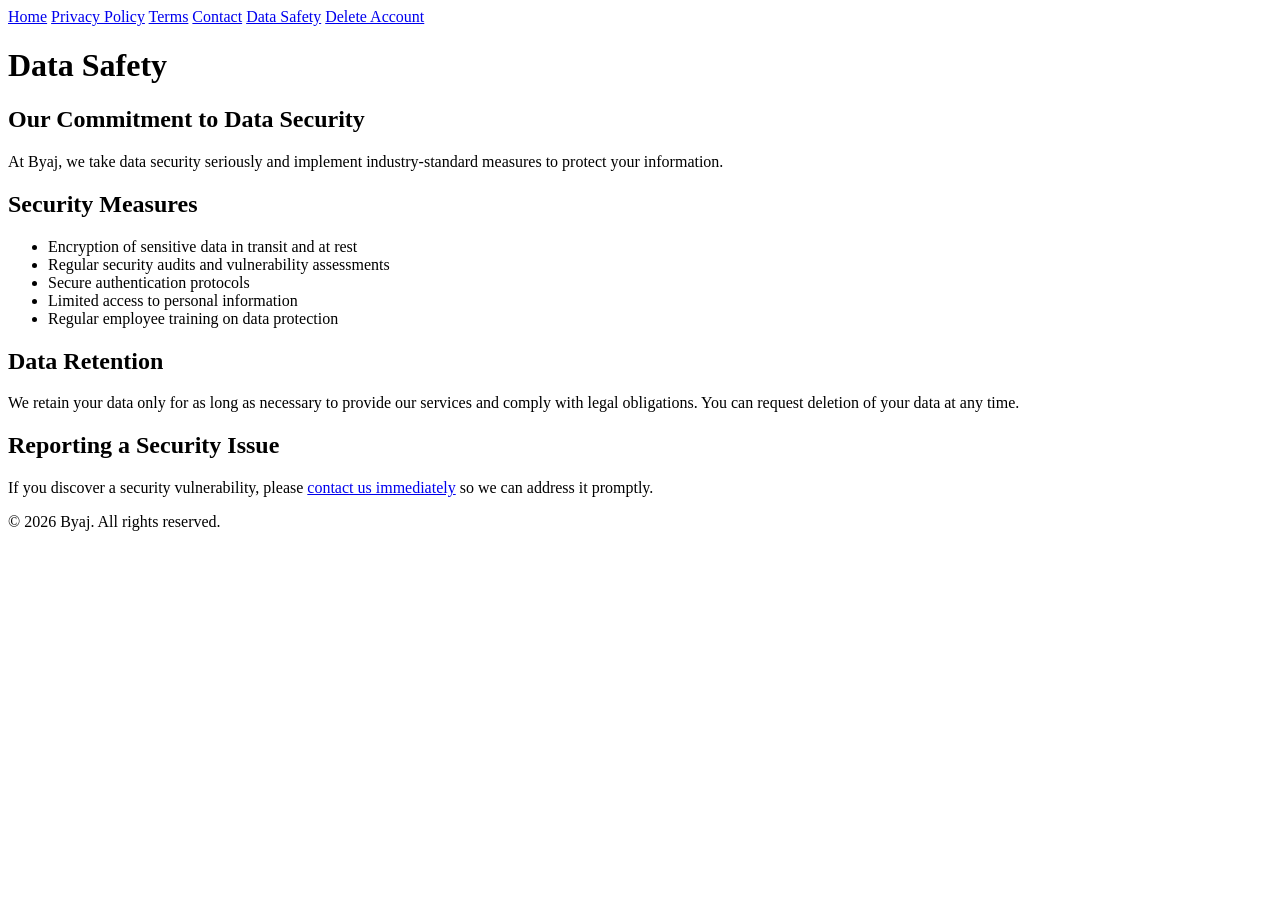
==== data-safety.html @ b5239553 "Add missing HTML pages: privacy policy, terms, contact, data safety, and delete account" ====
<!DOCTYPE html>
<html lang="en">
<head>
    <meta charset="UTF-8">
    <meta name="viewport" content="width=device-width, initial-scale=1.0">
    <title>Data Safety - Byaj</title>
    <link rel="stylesheet" href="styles.css">
</head>
<body>
    <nav>
        <a href="index.html">Home</a>
        <a href="privacy-policy.html">Privacy Policy</a>
        <a href="terms.html">Terms</a>
        <a href="contact.html">Contact</a>
        <a href="data-safety.html">Data Safety</a>
        <a href="delete-account.html">Delete Account</a>
    </nav>
    <main>
        <h1>Data Safety</h1>
        <section>
            <h2>Our Commitment to Data Security</h2>
            <p>At Byaj, we take data security seriously and implement industry-standard measures to protect your information.</p>
        </section>
        <section>
            <h2>Security Measures</h2>
            <ul>
                <li>Encryption of sensitive data in transit and at rest</li>
                <li>Regular security audits and vulnerability assessments</li>
                <li>Secure authentication protocols</li>
                <li>Limited access to personal information</li>
                <li>Regular employee training on data protection</li>
            </ul>
        </section>
        <section>
            <h2>Data Retention</h2>
            <p>We retain your data only for as long as necessary to provide our services and comply with legal obligations. You can request deletion of your data at any time.</p>
        </section>
        <section>
            <h2>Reporting a Security Issue</h2>
            <p>If you discover a security vulnerability, please <a href="contact.html">contact us immediately</a> so we can address it promptly.</p>
        </section>
    </main>
    <footer>
        <p>&copy; 2026 Byaj. All rights reserved.</p>
    </footer>
</body>
</html>
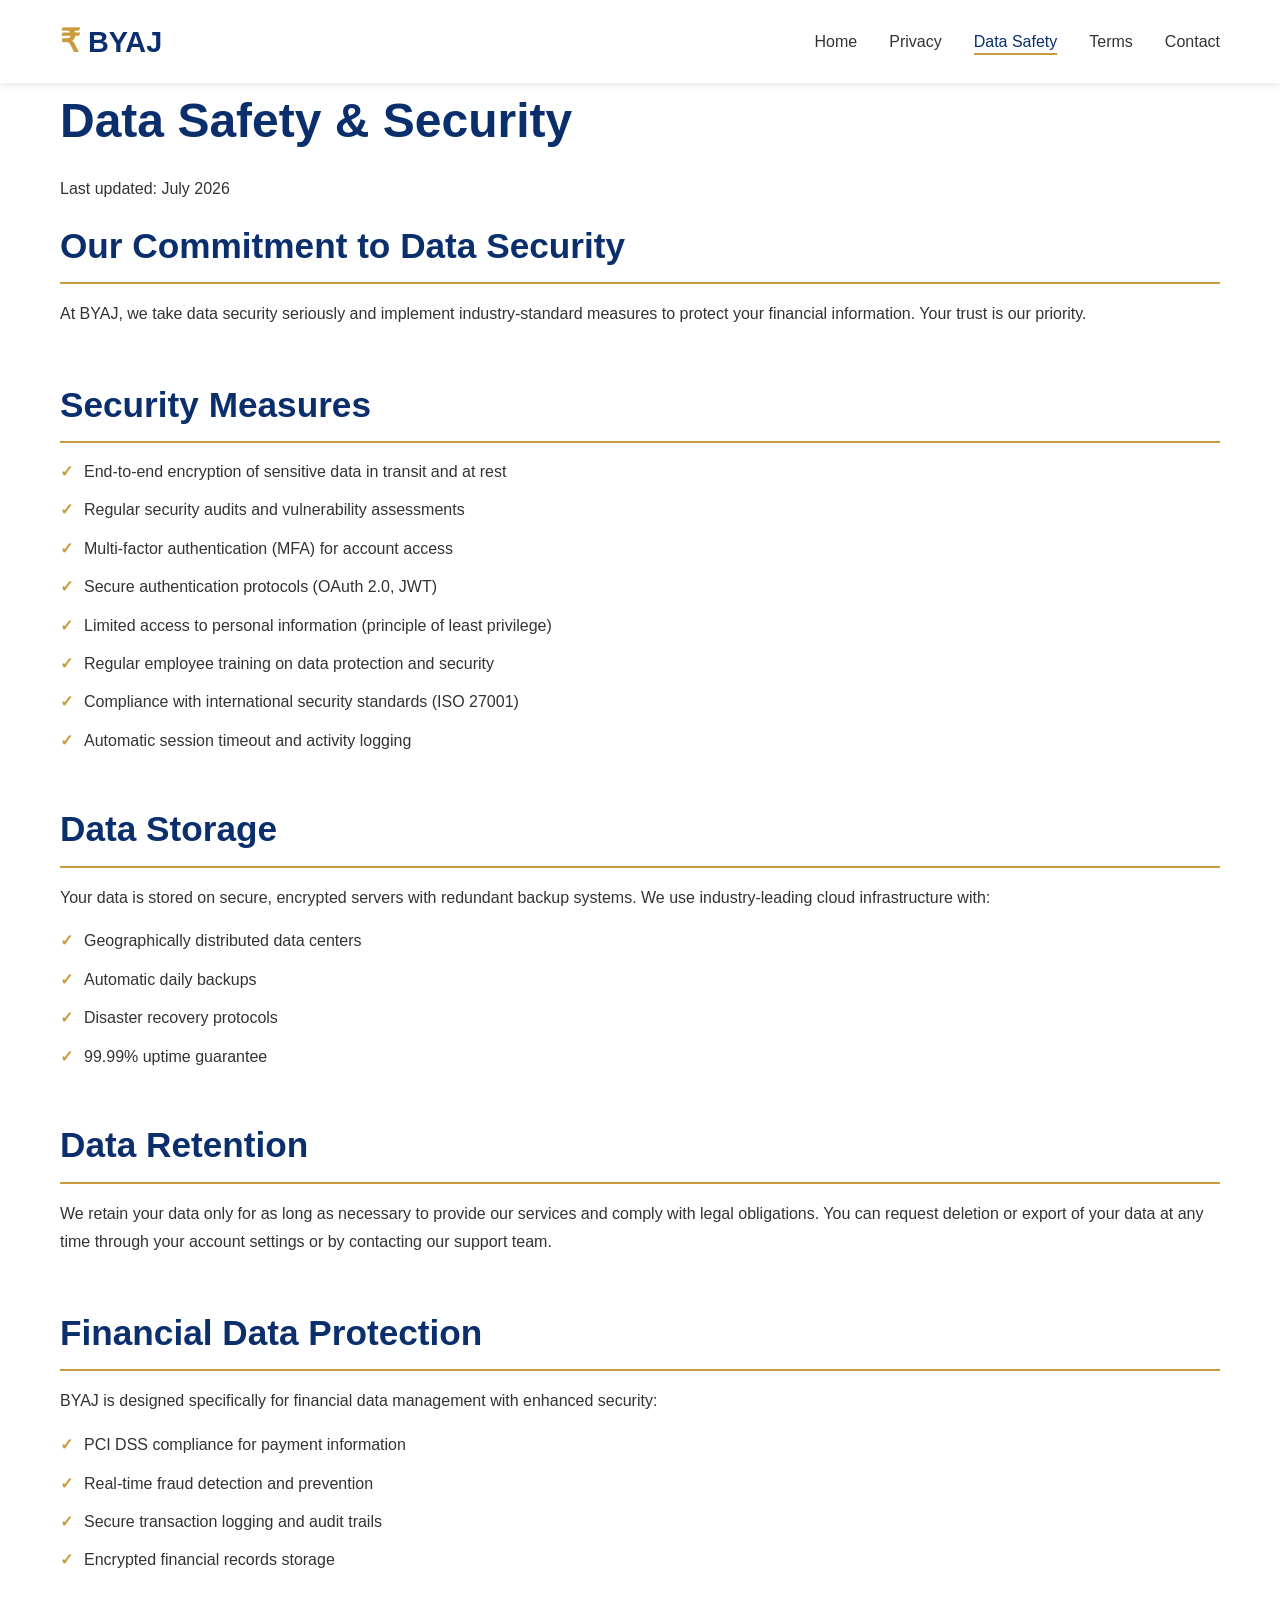
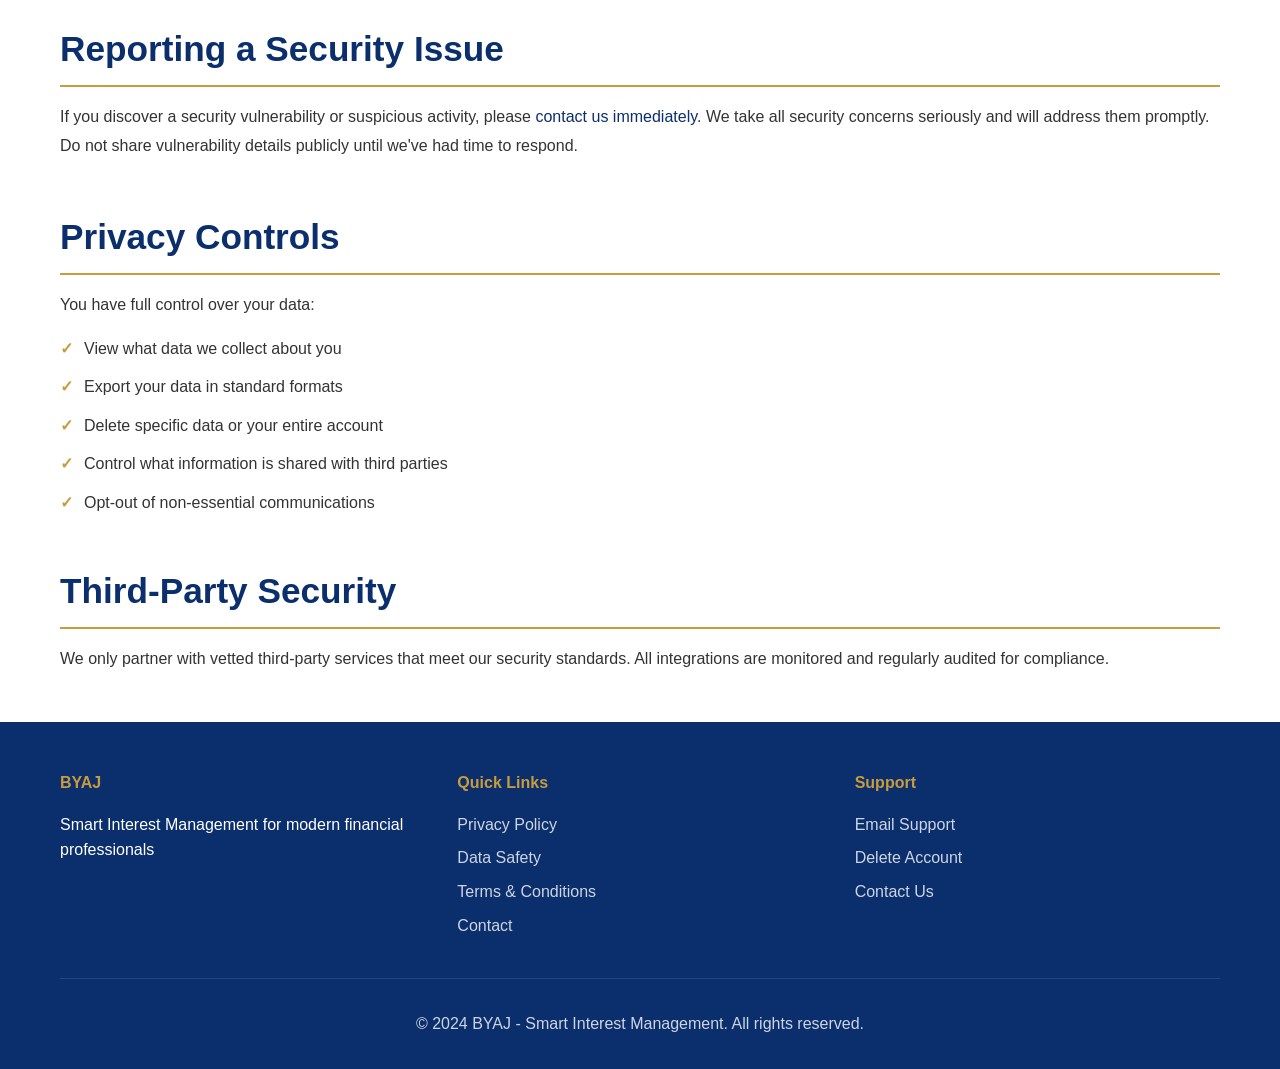
==== commit 89b11ce4: "Fix stylesheet, JavaScript, and navigation paths on all pages" ====
--- a/data-safety.html
+++ b/data-safety.html
@@ -3,45 +3,150 @@
 <head>
     <meta charset="UTF-8">
     <meta name="viewport" content="width=device-width, initial-scale=1.0">
-    <title>Data Safety - Byaj</title>
-    <link rel="stylesheet" href="styles.css">
+    <meta name="description" content="Data Safety - BYAJ Smart Interest Management">
+    <meta name="keywords" content="BYAJ, Data Safety, Security">
+    <meta name="author" content="BYAJ Team">
+    
+    <!-- Favicon -->
+    <link rel="icon" type="image/x-icon" href="assets/images/favicon.ico">
+    <link rel="apple-touch-icon" href="assets/images/apple-touch-icon.png">
+    
+    <title>Data Safety - BYAJ</title>
+    <link rel="stylesheet" href="assets/css/style.css">
 </head>
 <body>
-    <nav>
-        <a href="index.html">Home</a>
-        <a href="privacy-policy.html">Privacy Policy</a>
-        <a href="terms.html">Terms</a>
-        <a href="contact.html">Contact</a>
-        <a href="data-safety.html">Data Safety</a>
-        <a href="delete-account.html">Delete Account</a>
+    <!-- Navigation Bar -->
+    <nav class="navbar">
+        <div class="container">
+            <div class="navbar-content">
+                <div class="logo">
+                    <span class="logo-icon">₹</span>
+                    <span class="logo-text">BYAJ</span>
+                </div>
+                <button class="menu-toggle" aria-label="Toggle navigation menu">
+                    <span></span>
+                    <span></span>
+                    <span></span>
+                </button>
+                <ul class="nav-links">
+                    <li><a href="index.html">Home</a></li>
+                    <li><a href="privacy-policy.html">Privacy</a></li>
+                    <li><a href="data-safety.html" class="active">Data Safety</a></li>
+                    <li><a href="terms.html">Terms</a></li>
+                    <li><a href="contact.html">Contact</a></li>
+                </ul>
+            </div>
+        </div>
     </nav>
-    <main>
-        <h1>Data Safety</h1>
-        <section>
-            <h2>Our Commitment to Data Security</h2>
-            <p>At Byaj, we take data security seriously and implement industry-standard measures to protect your information.</p>
-        </section>
-        <section>
-            <h2>Security Measures</h2>
-            <ul>
-                <li>Encryption of sensitive data in transit and at rest</li>
-                <li>Regular security audits and vulnerability assessments</li>
-                <li>Secure authentication protocols</li>
-                <li>Limited access to personal information</li>
-                <li>Regular employee training on data protection</li>
-            </ul>
-        </section>
-        <section>
-            <h2>Data Retention</h2>
-            <p>We retain your data only for as long as necessary to provide our services and comply with legal obligations. You can request deletion of your data at any time.</p>
-        </section>
-        <section>
-            <h2>Reporting a Security Issue</h2>
-            <p>If you discover a security vulnerability, please <a href="contact.html">contact us immediately</a> so we can address it promptly.</p>
-        </section>
-    </main>
-    <footer>
-        <p>&copy; 2026 Byaj. All rights reserved.</p>
+
+    <!-- Data Safety Content -->
+    <section class="legal-page">
+        <div class="container">
+            <h1>Data Safety & Security</h1>
+            <p class="last-updated">Last updated: July 2026</p>
+            
+            <section class="policy-section">
+                <h2>Our Commitment to Data Security</h2>
+                <p>At BYAJ, we take data security seriously and implement industry-standard measures to protect your financial information. Your trust is our priority.</p>
+            </section>
+            
+            <section class="policy-section">
+                <h2>Security Measures</h2>
+                <ul>
+                    <li>End-to-end encryption of sensitive data in transit and at rest</li>
+                    <li>Regular security audits and vulnerability assessments</li>
+                    <li>Multi-factor authentication (MFA) for account access</li>
+                    <li>Secure authentication protocols (OAuth 2.0, JWT)</li>
+                    <li>Limited access to personal information (principle of least privilege)</li>
+                    <li>Regular employee training on data protection and security</li>
+                    <li>Compliance with international security standards (ISO 27001)</li>
+                    <li>Automatic session timeout and activity logging</li>
+                </ul>
+            </section>
+            
+            <section class="policy-section">
+                <h2>Data Storage</h2>
+                <p>Your data is stored on secure, encrypted servers with redundant backup systems. We use industry-leading cloud infrastructure with:</p>
+                <ul>
+                    <li>Geographically distributed data centers</li>
+                    <li>Automatic daily backups</li>
+                    <li>Disaster recovery protocols</li>
+                    <li>99.99% uptime guarantee</li>
+                </ul>
+            </section>
+            
+            <section class="policy-section">
+                <h2>Data Retention</h2>
+                <p>We retain your data only for as long as necessary to provide our services and comply with legal obligations. You can request deletion or export of your data at any time through your account settings or by contacting our support team.</p>
+            </section>
+            
+            <section class="policy-section">
+                <h2>Financial Data Protection</h2>
+                <p>BYAJ is designed specifically for financial data management with enhanced security:</p>
+                <ul>
+                    <li>PCI DSS compliance for payment information</li>
+                    <li>Real-time fraud detection and prevention</li>
+                    <li>Secure transaction logging and audit trails</li>
+                    <li>Encrypted financial records storage</li>
+                </ul>
+            </section>
+            
+            <section class="policy-section">
+                <h2>Reporting a Security Issue</h2>
+                <p>If you discover a security vulnerability or suspicious activity, please <a href="contact.html">contact us immediately</a>. We take all security concerns seriously and will address them promptly. Do not share vulnerability details publicly until we've had time to respond.</p>
+            </section>
+            
+            <section class="policy-section">
+                <h2>Privacy Controls</h2>
+                <p>You have full control over your data:</p>
+                <ul>
+                    <li>View what data we collect about you</li>
+                    <li>Export your data in standard formats</li>
+                    <li>Delete specific data or your entire account</li>
+                    <li>Control what information is shared with third parties</li>
+                    <li>Opt-out of non-essential communications</li>
+                </ul>
+            </section>
+            
+            <section class="policy-section">
+                <h2>Third-Party Security</h2>
+                <p>We only partner with vetted third-party services that meet our security standards. All integrations are monitored and regularly audited for compliance.</p>
+            </section>
+        </div>
+    </section>
+
+    <!-- Footer -->
+    <footer class="footer">
+        <div class="container">
+            <div class="footer-content">
+                <div class="footer-section">
+                    <h4>BYAJ</h4>
+                    <p>Smart Interest Management for modern financial professionals</p>
+                </div>
+                <div class="footer-section">
+                    <h4>Quick Links</h4>
+                    <ul>
+                        <li><a href="privacy-policy.html">Privacy Policy</a></li>
+                        <li><a href="data-safety.html">Data Safety</a></li>
+                        <li><a href="terms.html">Terms & Conditions</a></li>
+                        <li><a href="contact.html">Contact</a></li>
+                    </ul>
+                </div>
+                <div class="footer-section">
+                    <h4>Support</h4>
+                    <ul>
+                        <li><a href="mailto:support@yourdomain.com">Email Support</a></li>
+                        <li><a href="delete-account.html">Delete Account</a></li>
+                        <li><a href="contact.html">Contact Us</a></li>
+                    </ul>
+                </div>
+            </div>
+            <div class="footer-bottom">
+                <p>&copy; 2024 BYAJ - Smart Interest Management. All rights reserved.</p>
+            </div>
+        </div>
     </footer>
+
+    <script src="assets/js/script.js"></script>
 </body>
 </html>
--- a/assets/css/style.css
+++ b/assets/css/style.css
@@ -0,0 +1,1200 @@
+:root {
+    --navy: #0B2E6D;
+    --gold: #C89B3C;
+    --white: #FFFFFF;
+    --light-gray: #F5F5F5;
+    --dark-gray: #333333;
+    --border-color: #EEEEEE;
+    --shadow: 0 2px 8px rgba(0, 0, 0, 0.1);
+    --shadow-lg: 0 4px 16px rgba(0, 0, 0, 0.15);
+    --transition: all 0.3s ease;
+}
+
+* {
+    margin: 0;
+    padding: 0;
+    box-sizing: border-box;
+}
+
+html {
+    scroll-behavior: smooth;
+}
+
+body {
+    font-family: 'Segoe UI', Tahoma, Geneva, Verdana, sans-serif;
+    background-color: var(--white);
+    color: var(--dark-gray);
+    line-height: 1.6;
+}
+
+.container {
+    max-width: 1200px;
+    margin: 0 auto;
+    padding: 0 20px;
+}
+
+/* Typography */
+h1, h2, h3, h4, h5, h6 {
+    color: var(--navy);
+    margin-bottom: 1rem;
+    font-weight: 600;
+}
+
+h1 {
+    font-size: 3rem;
+    font-weight: 700;
+}
+
+h2 {
+    font-size: 2.2rem;
+}
+
+h3 {
+    font-size: 1.5rem;
+}
+
+p {
+    margin-bottom: 1rem;
+    font-size: 1rem;
+}
+
+a {
+    color: var(--navy);
+    text-decoration: none;
+    transition: var(--transition);
+}
+
+a:hover {
+    color: var(--gold);
+}
+
+/* Navigation Bar */
+.navbar {
+    background-color: var(--white);
+    box-shadow: var(--shadow);
+    position: sticky;
+    top: 0;
+    z-index: 1000;
+    transition: var(--transition);
+}
+
+.navbar-content {
+    display: flex;
+    justify-content: space-between;
+    align-items: center;
+    padding: 1rem 0;
+}
+
+.logo {
+    display: flex;
+    align-items: center;
+    gap: 0.5rem;
+    font-size: 1.8rem;
+    font-weight: 700;
+    color: var(--navy);
+}
+
+.logo-icon {
+    color: var(--gold);
+    font-size: 2rem;
+}
+
+.nav-links {
+    display: flex;
+    list-style: none;
+    gap: 2rem;
+}
+
+.nav-links a {
+    color: var(--dark-gray);
+    font-weight: 500;
+    position: relative;
+    transition: var(--transition);
+}
+
+.nav-links a::after {
+    content: '';
+    position: absolute;
+    bottom: -5px;
+    left: 0;
+    width: 0;
+    height: 2px;
+    background-color: var(--gold);
+    transition: var(--transition);
+}
+
+.nav-links a:hover::after,
+.nav-links a.active::after {
+    width: 100%;
+}
+
+.nav-links a:hover,
+.nav-links a.active {
+    color: var(--navy);
+}
+
+.menu-toggle {
+    display: none;
+    flex-direction: column;
+    background: none;
+    border: none;
+    cursor: pointer;
+    gap: 0.35rem;
+}
+
+.menu-toggle span {
+    width: 25px;
+    height: 3px;
+    background-color: var(--navy);
+    transition: var(--transition);
+}
+
+/* Hero Section */
+.hero {
+    padding: 4rem 0;
+    background: linear-gradient(135deg, rgba(11, 46, 109, 0.02) 0%, rgba(200, 155, 60, 0.02) 100%);
+}
+
+.hero-content {
+    display: grid;
+    grid-template-columns: 1fr 1fr;
+    gap: 3rem;
+    align-items: center;
+}
+
+.hero-text h1 {
+    font-size: 3.5rem;
+    color: var(--navy);
+    margin-bottom: 0.5rem;
+}
+
+.tagline {
+    font-size: 1.5rem;
+    color: var(--gold);
+    font-weight: 600;
+    margin-bottom: 1rem;
+}
+
+.description {
+    font-size: 1.1rem;
+    color: var(--dark-gray);
+    margin-bottom: 2rem;
+    line-height: 1.8;
+}
+
+.hero-buttons {
+    display: flex;
+    gap: 1rem;
+    flex-wrap: wrap;
+}
+
+/* Phone Mockup */
+.phone-mockup {
+    display: flex;
+    justify-content: center;
+    align-items: center;
+}
+
+.phone-screen {
+    width: 250px;
+    height: 500px;
+    background: linear-gradient(135deg, var(--navy) 0%, rgba(11, 46, 109, 0.9) 100%);
+    border-radius: 40px;
+    padding: 12px;
+    box-shadow: var(--shadow-lg);
+    position: relative;
+}
+
+.phone-screen::before {
+    content: '';
+    position: absolute;
+    top: 0;
+    left: 50%;
+    transform: translateX(-50%);
+    width: 150px;
+    height: 25px;
+    background-color: var(--navy);
+    border-radius: 0 0 20px 20px;
+    z-index: 10;
+}
+
+.phone-content {
+    background-color: var(--white);
+    border-radius: 30px;
+    padding: 2rem 1rem;
+    height: 100%;
+    display: flex;
+    flex-direction: column;
+    justify-content: center;
+    align-items: center;
+    text-align: center;
+}
+
+/* Buttons */
+.btn {
+    padding: 0.9rem 2rem;
+    border: none;
+    border-radius: 8px;
+    font-size: 1rem;
+    font-weight: 600;
+    cursor: pointer;
+    transition: var(--transition);
+    display: inline-block;
+    text-align: center;
+}
+
+.btn-primary {
+    background-color: var(--navy);
+    color: var(--white);
+}
+
+.btn-primary:hover {
+    background-color: var(--gold);
+    color: var(--navy);
+    transform: translateY(-2px);
+    box-shadow: var(--shadow-lg);
+}
+
+.btn-secondary {
+    background-color: transparent;
+    color: var(--navy);
+    border: 2px solid var(--navy);
+}
+
+.btn-secondary:hover {
+    background-color: var(--navy);
+    color: var(--white);
+    transform: translateY(-2px);
+}
+
+.btn-danger {
+    background-color: #dc3545;
+    color: var(--white);
+}
+
+.btn-danger:hover {
+    background-color: #c82333;
+}
+
+/* Features Section */
+.features {
+    padding: 5rem 0;
+    background-color: var(--light-gray);
+}
+
+.section-title {
+    text-align: center;
+    font-size: 2.5rem;
+    margin-bottom: 1rem;
+    color: var(--navy);
+}
+
+.section-subtitle {
+    text-align: center;
+    font-size: 1.1rem;
+    color: var(--dark-gray);
+    margin-bottom: 3rem;
+}
+
+.features-grid {
+    display: grid;
+    grid-template-columns: repeat(auto-fit, minmax(250px, 1fr));
+    gap: 2rem;
+}
+
+.feature-card {
+    background-color: var(--white);
+    padding: 2rem;
+    border-radius: 12px;
+    box-shadow: var(--shadow);
+    text-align: center;
+    transition: var(--transition);
+    border-top: 3px solid var(--gold);
+}
+
+.feature-card:hover {
+    transform: translateY(-8px);
+    box-shadow: var(--shadow-lg);
+    border-top-color: var(--navy);
+}
+
+.feature-icon {
+    font-size: 3rem;
+    margin-bottom: 1rem;
+}
+
+.feature-card h3 {
+    margin-bottom: 0.5rem;
+    color: var(--navy);
+}
+
+.feature-card p {
+    color: var(--dark-gray);
+    font-size: 0.95rem;
+}
+
+/* About Section */
+.about {
+    padding: 5rem 0;
+}
+
+.about-content {
+    display: grid;
+    grid-template-columns: 1fr 1fr;
+    gap: 3rem;
+    align-items: center;
+}
+
+.about-text p {
+    font-size: 1rem;
+    color: var(--dark-gray);
+    margin-bottom: 1.5rem;
+    line-height: 1.8;
+}
+
+.about-features {
+    display: flex;
+    flex-direction: column;
+    gap: 1.5rem;
+}
+
+.about-feature {
+    display: flex;
+    align-items: center;
+    gap: 1rem;
+}
+
+.check-mark {
+    color: var(--gold);
+    font-size: 1.5rem;
+    font-weight: bold;
+}
+
+/* CTA Section */
+.cta {
+    background: linear-gradient(135deg, var(--navy) 0%, rgba(11, 46, 109, 0.9) 100%);
+    color: var(--white);
+    padding: 4rem 0;
+    text-align: center;
+}
+
+.cta h2 {
+    color: var(--white);
+    font-size: 2.5rem;
+    margin-bottom: 1rem;
+}
+
+.cta p {
+    font-size: 1.2rem;
+    margin-bottom: 2rem;
+}
+
+.cta-buttons {
+    display: flex;
+    justify-content: center;
+    gap: 1rem;
+    flex-wrap: wrap;
+}
+
+.cta .btn-primary {
+    background-color: var(--gold);
+    color: var(--navy);
+}
+
+.cta .btn-primary:hover {
+    background-color: var(--white);
+}
+
+.cta .btn-secondary {
+    background-color: transparent;
+    color: var(--white);
+    border-color: var(--white);
+}
+
+.cta .btn-secondary:hover {
+    background-color: var(--white);
+    color: var(--navy);
+}
+
+/* Quick Links Section */
+.quick-links {
+    padding: 5rem 0;
+    background-color: var(--light-gray);
+}
+
+.links-grid {
+    display: grid;
+    grid-template-columns: repeat(auto-fit, minmax(200px, 1fr));
+    gap: 2rem;
+}
+
+.link-card {
+    background-color: var(--white);
+    padding: 2rem;
+    border-radius: 12px;
+    box-shadow: var(--shadow);
+    text-decoration: none;
+    transition: var(--transition);
+}
+
+.link-card:hover {
+    transform: translateY(-5px);
+    box-shadow: var(--shadow-lg);
+    border-left: 4px solid var(--gold);
+}
+
+.link-card h3 {
+    color: var(--navy);
+    margin-bottom: 0.5rem;
+}
+
+.link-card p {
+    color: var(--dark-gray);
+    font-size: 0.95rem;
+}
+
+/* Modal */
+.modal {
+    display: none;
+    position: fixed;
+    z-index: 2000;
+    left: 0;
+    top: 0;
+    width: 100%;
+    height: 100%;
+    background-color: rgba(0, 0, 0, 0.5);
+    animation: fadeIn 0.3s ease;
+}
+
+@keyframes fadeIn {
+    from { opacity: 0; }
+    to { opacity: 1; }
+}
+
+.modal-content {
+    background-color: var(--white);
+    margin: 5% auto;
+    padding: 2rem;
+    border-radius: 12px;
+    max-width: 500px;
+    box-shadow: var(--shadow-lg);
+    animation: slideDown 0.3s ease;
+}
+
+@keyframes slideDown {
+    from {
+        transform: translateY(-50px);
+        opacity: 0;
+    }
+    to {
+        transform: translateY(0);
+        opacity: 1;
+    }
+}
+
+.close {
+    color: var(--dark-gray);
+    float: right;
+    font-size: 2rem;
+    font-weight: bold;
+    cursor: pointer;
+    transition: var(--transition);
+}
+
+.close:hover {
+    color: var(--navy);
+}
+
+/* Forms */
+.form-group {
+    margin-bottom: 1.5rem;
+}
+
+.form-group label {
+    display: block;
+    margin-bottom: 0.5rem;
+    color: var(--navy);
+    font-weight: 600;
+}
+
+.form-group input,
+.form-group textarea,
+.form-group select {
+    width: 100%;
+    padding: 0.8rem;
+    border: 1px solid var(--border-color);
+    border-radius: 6px;
+    font-family: inherit;
+    font-size: 1rem;
+    transition: var(--transition);
+}
+
+.form-group input:focus,
+.form-group textarea:focus,
+.form-group select:focus {
+    outline: none;
+    border-color: var(--gold);
+    box-shadow: 0 0 0 3px rgba(200, 155, 60, 0.1);
+}
+
+.form-group.checkbox {
+    display: flex;
+    align-items: center;
+    gap: 0.5rem;
+}
+
+.form-group.checkbox input {
+    width: auto;
+    margin: 0;
+}
+
+.form-group.checkbox label {
+    margin: 0;
+}
+
+.form-note {
+    font-size: 0.85rem;
+    color: #666;
+    margin-top: 1rem;
+}
+
+.required {
+    color: #dc3545;
+}
+
+small {
+    display: block;
+    font-size: 0.85rem;
+    color: #666;
+    margin-top: 0.3rem;
+}
+
+/* Footer */
+.footer {
+    background-color: var(--navy);
+    color: var(--white);
+    padding: 3rem 0 1rem;
+}
+
+.footer-content {
+    display: grid;
+    grid-template-columns: repeat(auto-fit, minmax(250px, 1fr));
+    gap: 2rem;
+    margin-bottom: 2rem;
+}
+
+.footer-section h4 {
+    color: var(--gold);
+    margin-bottom: 1rem;
+}
+
+.footer-section ul {
+    list-style: none;
+}
+
+.footer-section ul li {
+    margin-bottom: 0.5rem;
+}
+
+.footer-section a {
+    color: rgba(255, 255, 255, 0.8);
+    transition: var(--transition);
+}
+
+.footer-section a:hover {
+    color: var(--gold);
+}
+
+.footer-bottom {
+    text-align: center;
+    padding-top: 2rem;
+    border-top: 1px solid rgba(255, 255, 255, 0.1);
+    color: rgba(255, 255, 255, 0.8);
+}
+
+/* Page Header */
+.page-header {
+    background: linear-gradient(135deg, var(--navy) 0%, rgba(11, 46, 109, 0.9) 100%);
+    color: var(--white);
+    padding: 4rem 0;
+    text-align: center;
+}
+
+.page-header h1 {
+    color: var(--white);
+    font-size: 2.5rem;
+    margin-bottom: 0.5rem;
+}
+
+.page-header p {
+    font-size: 1.1rem;
+    margin: 0;
+}
+
+/* Legal Content */
+.legal-content {
+    padding: 4rem 0;
+}
+
+.content-wrapper {
+    max-width: 800px;
+    margin: 0 auto;
+}
+
+.policy-section {
+    margin-bottom: 3rem;
+}
+
+.policy-section h2 {
+    color: var(--navy);
+    margin-bottom: 1rem;
+    padding-bottom: 0.5rem;
+    border-bottom: 2px solid var(--gold);
+}
+
+.policy-section p {
+    margin-bottom: 1rem;
+    line-height: 1.8;
+}
+
+.policy-section ul {
+    list-style: none;
+    margin-left: 0;
+}
+
+.policy-section ul li {
+    margin-bottom: 0.8rem;
+    padding-left: 1.5rem;
+    position: relative;
+}
+
+.policy-section ul li::before {
+    content: '✓';
+    position: absolute;
+    left: 0;
+    color: var(--gold);
+    font-weight: bold;
+}
+
+.policy-section.last-updated {
+    background-color: var(--light-gray);
+    padding: 1.5rem;
+    border-radius: 8px;
+    border-left: 4px solid var(--gold);
+}
+
+.policy-actions {
+    padding: 4rem 0;
+    background-color: var(--light-gray);
+    text-align: center;
+}
+
+.policy-actions h2 {
+    margin-bottom: 2rem;
+}
+
+.action-buttons {
+    display: flex;
+    justify-content: center;
+    gap: 1rem;
+    flex-wrap: wrap;
+}
+
+/* Data Table */
+.data-table {
+    overflow-x: auto;
+    margin: 1.5rem 0;
+}
+
+table {
+    width: 100%;
+    border-collapse: collapse;
+    box-shadow: var(--shadow);
+    border-radius: 8px;
+    overflow: hidden;
+}
+
+table thead {
+    background-color: var(--navy);
+    color: var(--white);
+}
+
+table th {
+    padding: 1rem;
+    text-align: left;
+    font-weight: 600;
+}
+
+table td {
+    padding: 1rem;
+    border-bottom: 1px solid var(--border-color);
+}
+
+table tbody tr:hover {
+    background-color: var(--light-gray);
+}
+
+/* Delete Account Page */
+.delete-info-boxes {
+    display: grid;
+    gap: 1.5rem;
+    margin: 2rem 0;
+}
+
+.info-box {
+    padding: 1.5rem;
+    border-radius: 8px;
+    border-left: 4px solid;
+}
+
+.info-box.warning {
+    background-color: #fff3cd;
+    border-color: #ffc107;
+}
+
+.info-box h3 {
+    margin-top: 0;
+}
+
+.delete-form-container {
+    background-color: var(--light-gray);
+    padding: 2rem;
+    border-radius: 12px;
+    margin: 2rem 0;
+}
+
+.delete-form {
+    display: flex;
+    flex-direction: column;
+}
+
+.process-steps {
+    display: grid;
+    grid-template-columns: repeat(auto-fit, minmax(200px, 1fr));
+    gap: 1.5rem;
+    margin: 2rem 0;
+}
+
+.step {
+    background-color: var(--light-gray);
+    padding: 1.5rem;
+    border-radius: 8px;
+    display: flex;
+    gap: 1rem;
+}
+
+.step-number {
+    background-color: var(--navy);
+    color: var(--white);
+    width: 40px;
+    height: 40px;
+    border-radius: 50%;
+    display: flex;
+    align-items: center;
+    justify-content: center;
+    font-weight: bold;
+    flex-shrink: 0;
+}
+
+.step-content h4 {
+    margin-top: 0;
+    color: var(--navy);
+}
+
+.faq-container {
+    display: grid;
+    gap: 1.5rem;
+}
+
+.faq-item {
+    background-color: var(--light-gray);
+    padding: 1.5rem;
+    border-radius: 8px;
+    border-left: 3px solid var(--gold);
+}
+
+.faq-item h4 {
+    color: var(--navy);
+    margin-bottom: 0.5rem;
+}
+
+/* Contact Page */
+.contact-section {
+    padding: 4rem 0;
+}
+
+.contact-wrapper {
+    display: grid;
+    grid-template-columns: 1fr 1fr;
+    gap: 3rem;
+}
+
+.contact-info h2 {
+    margin-bottom: 1rem;
+}
+
+.contact-methods {
+    display: grid;
+    gap: 1.5rem;
+    margin: 2rem 0;
+}
+
+.contact-method {
+    background-color: var(--light-gray);
+    padding: 1.5rem;
+    border-radius: 8px;
+    text-align: center;
+    border-top: 3px solid var(--gold);
+}
+
+.method-icon {
+    font-size: 2.5rem;
+    margin-bottom: 1rem;
+}
+
+.contact-link {
+    color: var(--navy);
+    font-weight: 600;
+    display: inline-block;
+    word-break: break-all;
+}
+
+.response-time {
+    font-size: 0.85rem;
+    color: #666;
+    margin-top: 0.5rem;
+}
+
+.contact-address {
+    background-color: var(--light-gray);
+    padding: 1.5rem;
+    border-radius: 8px;
+    margin-top: 1.5rem;
+}
+
+.contact-form-wrapper {
+    background-color: var(--light-gray);
+    padding: 2rem;
+    border-radius: 12px;
+}
+
+.contact-form {
+    display: flex;
+    flex-direction: column;
+}
+
+/* FAQ Section */
+.faq-section {
+    padding: 5rem 0;
+    background-color: var(--light-gray);
+}
+
+.faq-grid {
+    display: grid;
+    grid-template-columns: repeat(auto-fit, minmax(280px, 1fr));
+    gap: 2rem;
+}
+
+.faq-card {
+    background-color: var(--white);
+    padding: 1.5rem;
+    border-radius: 8px;
+    box-shadow: var(--shadow);
+    transition: var(--transition);
+    border-left: 3px solid var(--gold);
+}
+
+.faq-card:hover {
+    transform: translateY(-5px);
+    box-shadow: var(--shadow-lg);
+}
+
+.faq-card h3 {
+    color: var(--navy);
+    font-size: 1.1rem;
+}
+
+.faq-card p {
+    font-size: 0.95rem;
+}
+
+.faq-card a {
+    color: var(--gold);
+    font-weight: 600;
+}
+
+/* Support Resources */
+.support-resources {
+    padding: 5rem 0;
+}
+
+.resources-grid {
+    display: grid;
+    grid-template-columns: repeat(auto-fit, minmax(220px, 1fr));
+    gap: 2rem;
+}
+
+.resource-card {
+    text-align: center;
+    padding: 2rem;
+    border-radius: 8px;
+    background-color: var(--light-gray);
+    transition: var(--transition);
+}
+
+.resource-card:hover {
+    transform: translateY(-5px);
+    background-color: rgba(11, 46, 109, 0.1);
+}
+
+.resource-card h3 {
+    color: var(--navy);
+    margin-bottom: 1rem;
+}
+
+/* Animations */
+.fade-in {
+    animation: fadeInUp 0.8s ease forwards;
+}
+
+@keyframes fadeInUp {
+    from {
+        opacity: 0;
+        transform: translateY(30px);
+    }
+    to {
+        opacity: 1;
+        transform: translateY(0);
+    }
+}
+
+/* Responsive Design */
+@media (max-width: 768px) {
+    .nav-links {
+        display: none;
+        flex-direction: column;
+        position: absolute;
+        top: 100%;
+        left: 0;
+        right: 0;
+        background-color: var(--white);
+        gap: 0;
+    }
+
+    .nav-links.active {
+        display: flex;
+    }
+
+    .nav-links li {
+        border-bottom: 1px solid var(--border-color);
+    }
+
+    .nav-links a {
+        display: block;
+        padding: 1rem;
+    }
+
+    .menu-toggle {
+        display: flex;
+    }
+
+    h1 {
+        font-size: 2rem;
+    }
+
+    h2 {
+        font-size: 1.8rem;
+    }
+
+    .hero-content {
+        grid-template-columns: 1fr;
+    }
+
+    .hero-text h1 {
+        font-size: 2.5rem;
+    }
+
+    .hero-image {
+        display: none;
+    }
+
+    .hero-buttons {
+        flex-direction: column;
+    }
+
+    .btn {
+        width: 100%;
+    }
+
+    .features-grid {
+        grid-template-columns: 1fr;
+    }
+
+    .about-content {
+        grid-template-columns: 1fr;
+    }
+
+    .contact-wrapper {
+        grid-template-columns: 1fr;
+    }
+
+    .cta-buttons {
+        flex-direction: column;
+        align-items: center;
+    }
+
+    .cta .btn {
+        width: 100%;
+        max-width: 300px;
+    }
+
+    .policy-section ul li {
+        padding-left: 1.5rem;
+    }
+
+    .process-steps {
+        grid-template-columns: 1fr;
+    }
+
+    .delete-form-container {
+        padding: 1rem;
+    }
+
+    .contact-methods {
+        grid-template-columns: 1fr;
+    }
+
+    .page-header h1 {
+        font-size: 1.8rem;
+    }
+
+    .section-title {
+        font-size: 1.8rem;
+    }
+}
+
+@media (max-width: 480px) {
+    .container {
+        padding: 0 10px;
+    }
+
+    h1 {
+        font-size: 1.5rem;
+    }
+
+    h2 {
+        font-size: 1.3rem;
+    }
+
+    h3 {
+        font-size: 1.1rem;
+    }
+
+    .logo {
+        font-size: 1.3rem;
+    }
+
+    .nav-links {
+        gap: 0;
+    }
+
+    .hero {
+        padding: 2rem 0;
+    }
+
+    .hero-text h1 {
+        font-size: 1.8rem;
+    }
+
+    .tagline {
+        font-size: 1.1rem;
+    }
+
+    .description {
+        font-size: 0.95rem;
+    }
+
+    .features {
+        padding: 3rem 0;
+    }
+
+    .about {
+        padding: 3rem 0;
+    }
+
+    .section-subtitle {
+        font-size: 0.95rem;
+    }
+
+    .contact-method {
+        padding: 1rem;
+    }
+
+    .method-icon {
+        font-size: 2rem;
+    }
+
+    .footer-content {
+        grid-template-columns: 1fr;
+        gap: 1.5rem;
+    }
+
+    .page-header {
+        padding: 2rem 0;
+    }
+
+    .page-header h1 {
+        font-size: 1.5rem;
+    }
+
+    .legal-content {
+        padding: 2rem 0;
+    }
+
+    .modal-content {
+        margin: 10% auto;
+        padding: 1.5rem;
+    }
+
+    table {
+        font-size: 0.9rem;
+    }
+
+    table th,
+    table td {
+        padding: 0.7rem;
+    }
+}
+
+/* Accessibility */
+@media (prefers-reduced-motion: reduce) {
+    * {
+        animation-duration: 0.01ms !important;
+        animation-iteration-count: 1 !important;
+        transition-duration: 0.01ms !important;
+    }
+}
+
+/* Focus Visible */
+:focus-visible {
+    outline: 2px solid var(--gold);
+    outline-offset: 2px;
+}
+
+/* Print Styles */
+@media print {
+    .navbar,
+    .footer,
+    .btn,
+    .menu-toggle {
+        display: none;
+    }
+
+    body {
+        background-color: white;
+    }
+
+    a {
+        color: var(--navy);
+    }
+}
